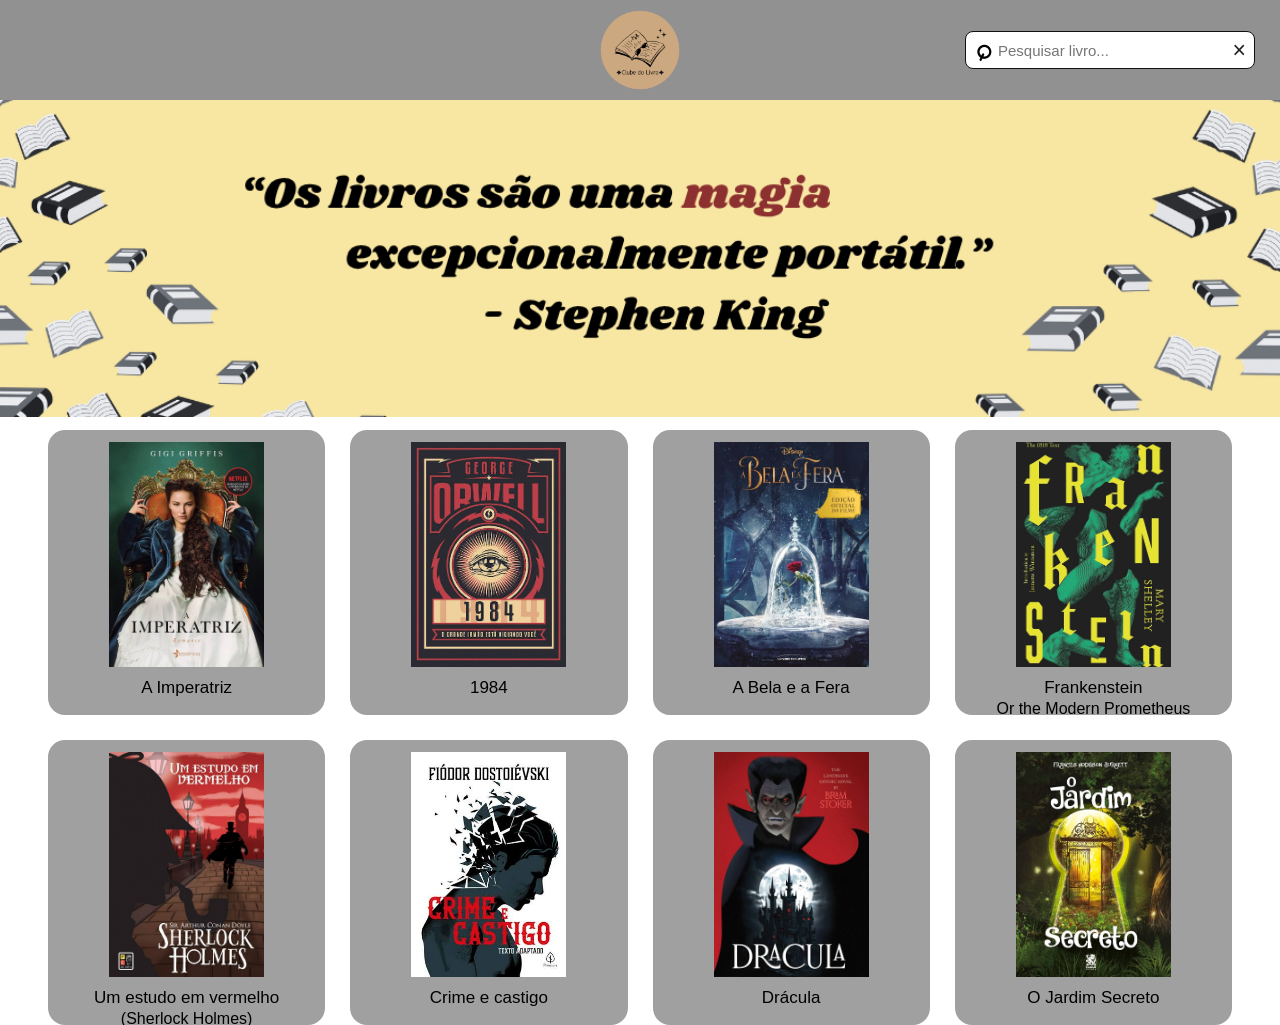
==== index.html @ ea8fb4aa "Add files via upload" ====
<!DOCTYPE html>
<html lang="pt-BR">

<head>
    <meta charset="UTF-8">
    <meta name="viewport" content="width=device-width, initial-scale=1.0">
    <title>Leveza de ler</title>
    <link rel="stylesheet" href="style.css">
    <link rel="icon" type="image/png" href="img/logo.png">
</head>

<body>
    <div class="central">
        <div class="barra">
            <img src="img/logo.png" class="logo">
            <div class="pesquisa">
                <span class="icone">⌕</span>
                <input type="text" id="campoPesquisa" placeholder="Pesquisar livro...">
                <button id="limparPesquisa">×</button>
            </div>
        </div>

        <div class="banner">
            <img src="img/banner.png">
        </div>

        <div class="conteudo">
            <div class="conjunto">
                <a href="imperatriz.html">
                    <img src="img/imperatriz.jpg" class="livros">
                    <p>A Imperatriz</p>
                </a>
            </div>

            <div class="conjunto">
                <a href="1984.html">
                    <img src="img/1984.jpg" class="livros">
                    <p> 1984 </p>
                </a>
            </div>

            <div class="conjunto">
                <a href="bela.html">
                    <img src="img/bela.jpg" class="livros">
                    <p> A Bela e a Fera </p>
                </a>
            </div>

            <div class="conjunto">
                <a href="frankenstein.html">
                    <img src="img/franl.jpg" class="livros">
                    <p> Frankenstein </p>
                    <span>Or the Modern Prometheus</span>
                </a>
            </div>

            <div class="conjunto">
                <a href="sherlock.html">
                    <img src="img/sherlock_holmes.jpg" class="livros">
                    <p>Um estudo em vermelho</p>
                    <span>(Sherlock Holmes)</span>
                </a>
            </div>

            <div class="conjunto">
                <a href="crime.html">
                    <img src="img/crime.jpg" class="livros">
                    <p> Crime e castigo </p>
                </a>
            </div>

            <div class="conjunto">
                <a href="dracula.html">
                    <img src="img/dracula.jpg" class="livros">
                    <p> Drácula </p>
                </a>
            </div>

            <div class="conjunto">
                <a href="jardim.html">
                    <img src="img/jardim.jpg" class="livros">
                    <p> O Jardim Secreto </p>
                </a>
            </div>

        </div>
    </div>
    <script src="script.js"></script>
</body>

</html>
---- style.css ----
*{
    box-sizing:border-box;
    margin:0;
    padding:0;
}

body{
    background-color:white;
    font-family:Arial,Helvetica,sans-serif;
    color:black;
}

.central{
    width:100%;
    max-width:100%;
    margin:0 auto;
    overflow:hidden;
}

.barra{
    width:100%;
    height:100px;
    background-color:#919191;
    display:flex;
    align-items:center;
    justify-content:center;
    position:relative;
}

.logo-link{
    position:absolute;
    left:50%;
    top:10px;
    transform:translateX(-50%);
}

.logo{
    width:80px;
    height:80px;
    border-radius:50%;
    object-fit:cover;
}

.pesquisa{
    width:290px;
    height:38px;
    background-color:white;
    border:1px solid #111;
    border-radius:8px;
    position:absolute;
    right:25px;
    display:flex;
    align-items:center;
    padding:0 8px;
}

.pesquisa .icone{
    font-size:28px;
    font-weight:bold;
    line-height:1;
    transform:rotate(-20deg);
}

.pesquisa input{
    width:100%;
    height:100%;
    border:none;
    outline:none;
    font-size:15px;
    padding:0 7px;
}

.pesquisa button{
    border:none;
    background:transparent;
    cursor:pointer;
    font-size:23px;
    line-height:1;
    color:#222;
}

a{
    color:rgb(10,10,10);
    text-decoration:none;
}

.banner{
    width:100%;
    height:317px;
    overflow:hidden;
}

.banner img{
    width:100%;
    height:100%;
    object-fit:cover;
    display:block;
}

.conteudo{
    width:100%;
    display:grid;
    grid-template-columns:repeat(4,1fr);
    gap:25px;
    padding:13px 48px 0;
}

.conjunto{
    width:100%;
    height:285px;
    background-color:#a0a0a0;
    border-radius:17px;
    text-align:center;
    padding:12px 10px;
    transition:transform .2s ease,box-shadow .2s ease;
}

.conjunto:hover{
    transform:translateY(-4px);
    box-shadow:0 7px 15px rgba(0,0,0,.18);
}

.conjunto a{
    text-decoration:none;
    color:black;
    display:block;
}

.livros{
    width:155px;
    height:225px;
    max-width:100%;
    object-fit:cover;
    display:block;
    margin:0 auto 10px;
}

.conjunto p{
    font-size:17px;
    line-height:1.3;
    margin-top:3px;
}

.conjunto span{
    font-size:16px;
    line-height:1.3;
}

.sem-resultados{
    display:none;
    text-align:center;
    font-size:18px;
    margin:30px;
}

.info{
    width:1000px;
    max-width:calc(100% - 60px);
    margin:50px auto;
    padding:40px;
    background-color:#a0a0a0;
    display:flex;
    align-items:flex-start;
    gap:45px;
    border-radius:17px;
    box-shadow:0 5px 15px rgba(0,0,0,.15);
}

.foto{
    width:250px;
    height:380px;
    object-fit:cover;
    border-radius:8px;
    flex-shrink:0;
    box-shadow:0 3px 10px rgba(0,0,0,.2);
}

.caixa{
    flex:1;
}

.caixa h2{
    font-size:32px;
    color:#222;
    margin-bottom:25px;
}

.caixa h3{
    font-size:22px;
    color:#333;
    margin-top:10px;
    margin-bottom:15px;
}

.caixa p{
    font-size:17px;
    line-height:1.7;
    text-align:justify;
    color:#222;
}

.caixa a{
    display:inline-block;
    margin-top:5px;
    padding:12px 25px;
    background-color:#555;
    color:white;
    text-decoration:none;
    border-radius:6px;
    transition:.3s;
}

.caixa a:hover{
    background-color:#333;
}

.caixa button{
    margin-top:15px;
    padding:12px 25px;
    background-color:#555;
    color:white;
    border:none;
    border-radius:6px;
    cursor:pointer;
    font-size:16px;
    transition:.3s;
}

.caixa button:hover{
    background-color:#333;
}

@media(max-width:1050px){
    .info{
        width:90%;
    }
}

@media(max-width:900px){
    .barra{
        height:100px;
    }

    .conteudo{
        grid-template-columns:repeat(2,1fr);
        padding:15px 35px;
    }

    .conjunto{
        height:285px;
    }

    .pesquisa{
        width:260px;
    }

    .info{
        width:90%;
        gap:30px;
        padding:30px;
    }

    .foto{
        width:220px;
        height:335px;
    }
}

@media(max-width:700px){
    .info{
        flex-direction:column;
        align-items:center;
        width:90%;
        max-width:none;
    }

    .foto{
        width:220px;
        height:330px;
    }

    .caixa{
        width:100%;
    }

    .caixa h2{
        font-size:27px;
        text-align:center;
    }

    .caixa h3{
        font-size:20px;
    }

    .caixa p{
        font-size:16px;
    }
}

@media(max-width:600px){
    .barra{
        height:145px;
        align-items:flex-end;
        padding-bottom:15px;
    }

    .logo{
        width:70px;
        height:70px;
    }

    .logo-link{
        top:5px;
    }

    .pesquisa{
        position:relative;
        right:auto;
        width:calc(100% - 35px);
        max-width:350px;
        height:36px;
    }

    .banner{
        height:250px;
    }

    .conteudo{
        grid-template-columns:1fr;
        padding:15px 35px;
    }

    .conjunto{
        height:285px;
    }
}
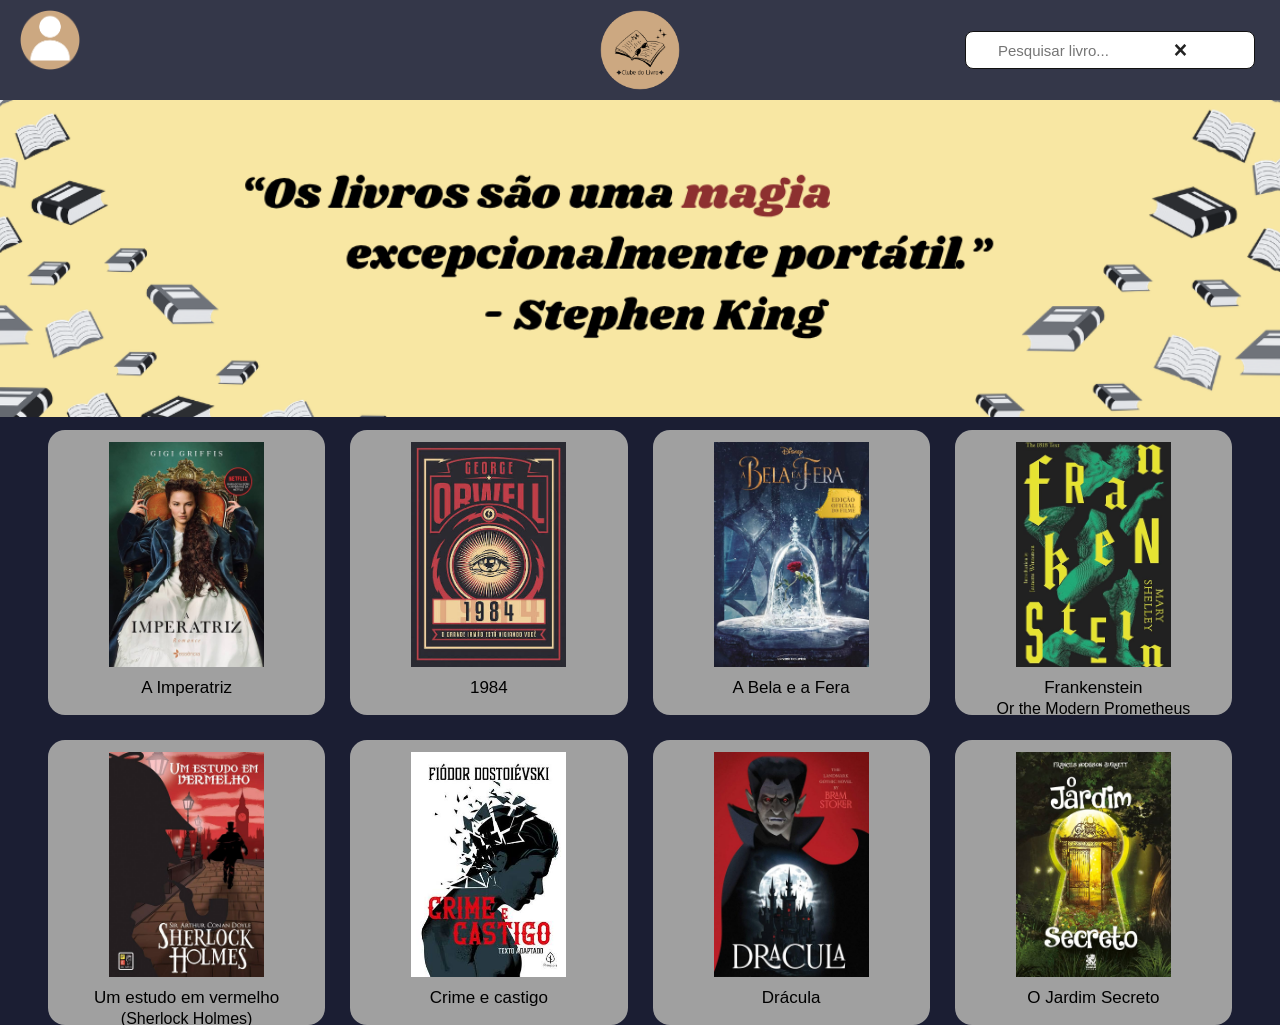
==== commit 73a5a4d5: "Add files via upload" ====
--- a/index.html
+++ b/index.html
@@ -12,6 +12,9 @@
 <body>
     <div class="central">
         <div class="barra">
+            <a href="user.html">
+                <img src="img/user.png" class="user">
+            </a>
             <img src="img/logo.png" class="logo">
             <div class="pesquisa">
                 <span class="icone">⌕</span>
--- a/style.css
+++ b/style.css
@@ -5,9 +5,9 @@
 }
 
 body{
-    background-color:white;
+    background-color:rgb(27, 30, 51);
     font-family:Arial,Helvetica,sans-serif;
-    color:black;
+    color:white;
 }
 
 .central{
@@ -20,11 +20,133 @@
 .barra{
     width:100%;
     height:100px;
-    background-color:#919191;
+    background-color:rgb(52, 55, 73);
     display:flex;
     align-items:center;
     justify-content:center;
     position:relative;
+}
+
+.user {
+    width: 60px;
+    height: 60px;
+    object-fit: contain;
+    display: block;
+    position: absolute;
+    left: 20px;
+    top: 10px;
+}
+
+.modal-overlay {
+    width: 100%;
+    min-height: 100vh;
+
+    display: flex;
+    justify-content: center;
+    align-items: center;
+
+    padding: 20px;
+}
+
+.modal-box {
+    width: 100%;
+    max-width: 450px;
+
+    background: #ffffff;
+
+    padding: 35px;
+
+    border-radius: 18px;
+
+    box-shadow: 0 15px 40px rgba(0, 0, 0, 0.35);
+
+    text-align: center;
+}
+
+.modal-box h2 {
+    font-size: 28px;
+    color: #222;
+
+    margin-bottom: 30px;
+}
+
+textarea {
+  width: 100%; 
+  min-height: 80px;
+  padding: 12px;
+  border: 1px solid #ccc;
+  border-radius: 4px;
+  font-size: 16px;
+  box-sizing: border-box;
+  resize: vertical;
+}
+
+.texto {
+    text-align: left;
+
+    color: #333;
+
+    margin-bottom: 8px;
+}
+
+.pequeno {
+    font-size: 15px;
+    font-weight: bold;
+}
+
+form input[type="text"] {
+    width: 100%;
+
+    padding: 13px 15px;
+
+    margin-bottom: 20px;
+
+    border: 1px solid #ccc;
+    border-radius: 8px;
+
+    font-size: 15px;
+
+    outline: none;
+
+    transition: 0.3s;
+}
+
+/* Quando clicar no campo */
+
+form input[type="text"]:focus {
+    border-color: #243b55;
+
+    box-shadow: 0 0 0 3px rgba(36, 59, 85, 0.15);
+}
+
+button {
+    width: 100%;
+
+    padding: 13px;
+
+    border: none;
+
+    border-radius: 8px;
+
+    background: #243b55;
+
+    color: white;
+
+    font-size: 16px;
+
+    font-weight: bold;
+
+    cursor: pointer;
+
+    transition: 0.3s;
+}
+
+button:hover {
+    background: #141e30;
+
+    transform: translateY(-2px);
+
+    box-shadow: 0 5px 12px rgba(0, 0, 0, 0.2);
 }
 
 .logo-link{
@@ -333,4 +455,20 @@
     .conjunto{
         height:285px;
     }
+    
+}
+@media (max-width: 500px) {
+
+    .modal-box {
+        padding: 25px 20px;
+    }
+
+    .modal-box h2 {
+        font-size: 24px;
+    }
+
+    .logo {
+        width: 65px;
+        height: 65px;
+    }
 }
